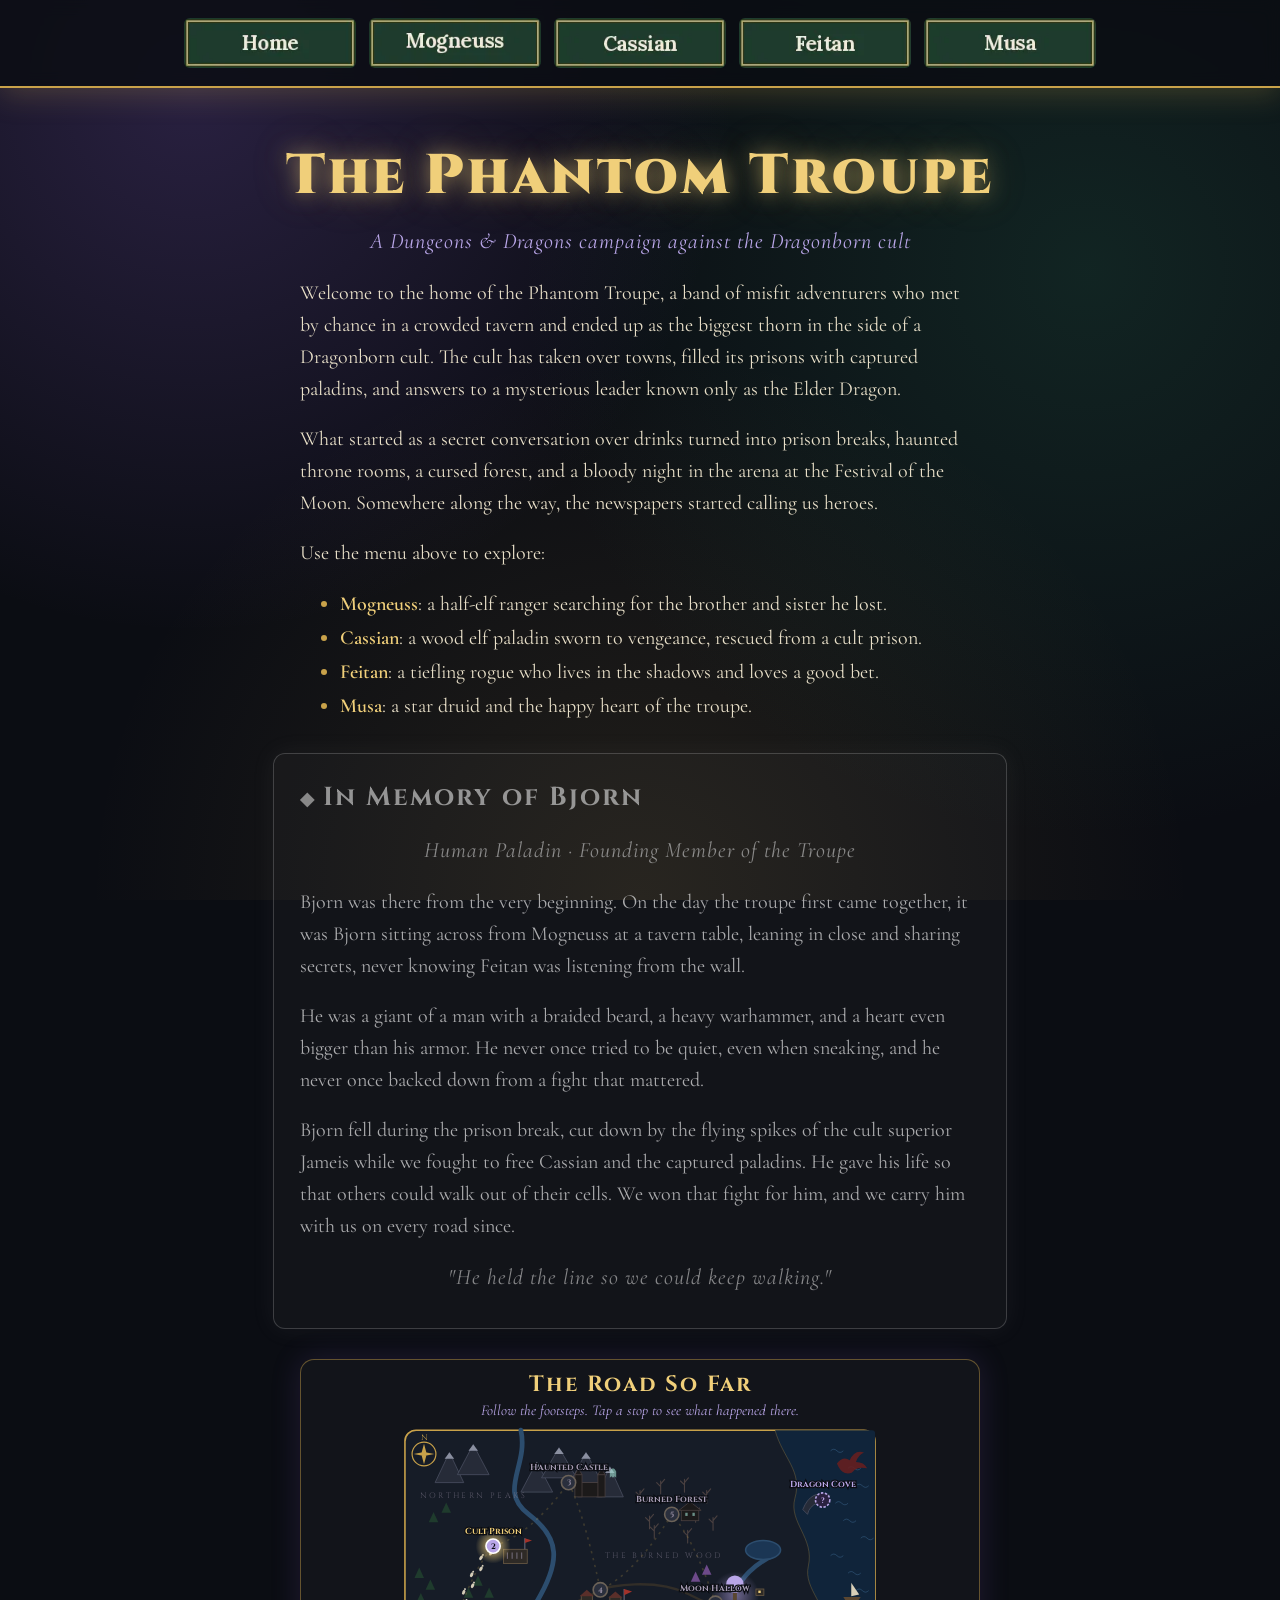
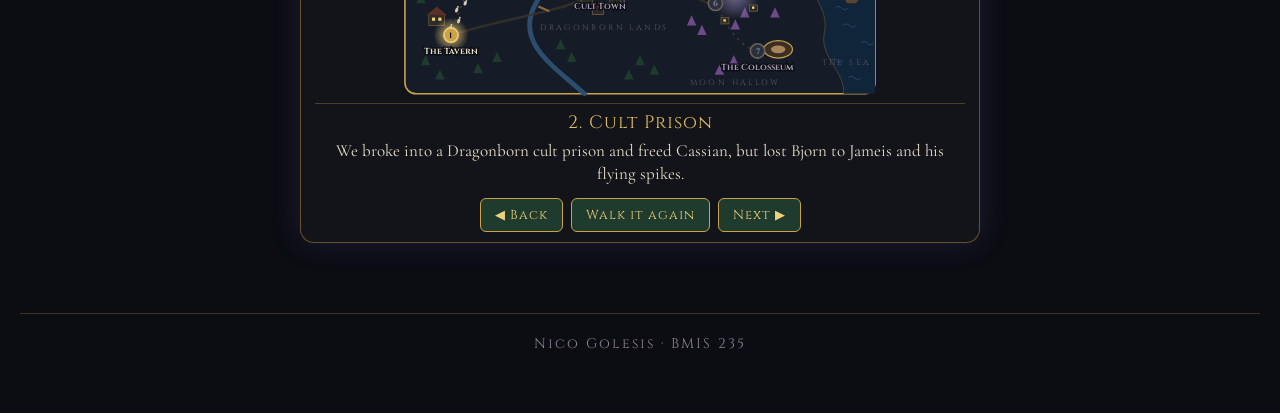
==== index.html @ 4acee4ef "Add memoriam section for Bjorn Added a memoriam section for Bjorn, detailing his contributions and s" ====
<!DOCTYPE html>
<!--
  Author: Nico Golesis
  GU username: YOUR-GU-USERNAME
  Course: BMIS 235 - HTML-3
-->
<html lang="en">
<head>
<meta charset="utf-8">
<meta name="author" content="Nico Golesis">
<title>Home</title>

<!-- this one line connects the page to the stylesheet -->
<link rel="stylesheet" href="styles.css">
</head>
<body>

<!-- ===== MENU: the same image links on every page ===== -->
<nav>
    <a href="index.html"><img src="img/home.png" alt="Home"></a>
    <a href="page1.html"><img src="img/page1.png" alt="Mogneuss"></a>
    <a href="page2.html"><img src="img/page2.png" alt="Cassian"></a>
    <a href="page3.html"><img src="img/page3.png" alt="Feitan"></a>
    <a href="page4.html"><img src="img/page4.png" alt="Musa"></a>
</nav>

<h1>The Phantom Troupe</h1>
<p class="subtitle">A Dungeons &amp; Dragons campaign against the Dragonborn cult</p>

<p>Welcome to the home of the Phantom Troupe, a band of misfit adventurers who met by chance in a crowded tavern and ended up as the biggest thorn in the side of a Dragonborn cult. The cult has taken over towns, filled its prisons with captured paladins, and answers to a mysterious leader known only as the Elder Dragon.</p>

<p>What started as a secret conversation over drinks turned into prison breaks, haunted throne rooms, a cursed forest, and a bloody night in the arena at the Festival of the Moon. Somewhere along the way, the newspapers started calling us heroes.</p>

<p>Use the menu above to explore:</p>
<ul>
    <li><strong>Mogneuss</strong>: a half-elf ranger searching for the brother and sister he lost.</li>
    <li><strong>Cassian</strong>: a wood elf paladin sworn to vengeance, rescued from a cult prison.</li>
    <li><strong>Feitan</strong>: a tiefling rogue who lives in the shadows and loves a good bet.</li>
    <li><strong>Musa</strong>: a star druid and the happy heart of the troupe.</li>
  <!-- ===== TRIBUTE: in memory of Bjorn ===== -->

</ul>
<div class="card memoriam">
    <h2>In Memory of Bjorn</h2>
    <p class="subtitle">Human Paladin &middot; Founding Member of the Troupe</p>
    <p>Bjorn was there from the very beginning. On the day the troupe first came together, it was Bjorn sitting across from Mogneuss at a tavern table, leaning in close and sharing secrets, never knowing Feitan was listening from the wall.</p>
    <p>He was a giant of a man with a braided beard, a heavy warhammer, and a heart even bigger than his armor. He never once tried to be quiet, even when sneaking, and he never once backed down from a fight that mattered.</p>
    <p>Bjorn fell during the prison break, cut down by the flying spikes of the cult superior Jameis while we fought to free Cassian and the captured paladins. He gave his life so that others could walk out of their cells. We won that fight for him, and we carry him with us on every road since.</p>
    <p class="subtitle">"He held the line so we could keep walking."</p>
</div>
<!-- ===== SHOWCASE: the interactive journey map from Part 7 ===== -->
<div class="showcase">
<!-- ===== HTML: the journey map (a drawn map, the trail, and an info box) ===== -->
<div class="pt-journey">
  <div class="pt-title">The Road So Far</div>
  <div class="pt-hint">Follow the footsteps. Tap a stop to see what happened there.</div>
  <svg class="pt-map" viewBox="0 0 600 340" role="img" aria-label="Map of the places the Phantom Troupe has traveled">
    <defs>
      <radialGradient id="ptGlow">
        <stop offset="0%" stop-color="#f0cf7a" stop-opacity="0.9"/>
        <stop offset="100%" stop-color="#f0cf7a" stop-opacity="0"/>
      </radialGradient>
      <radialGradient id="ptMoonGlow">
        <stop offset="0%" stop-color="#b9a6e8" stop-opacity="0.55"/>
        <stop offset="100%" stop-color="#b9a6e8" stop-opacity="0"/>
      </radialGradient>
    </defs>
    <rect x="4" y="4" width="592" height="332" rx="14" class="pt-land"/>
    <g class="pt-scenery"></g>
    <path class="pt-trail"/>
    <path class="pt-future"/>
    <g class="pt-steps"></g>
    <g class="pt-stops"></g>
  </svg>
  <div class="pt-info">
    <div class="pt-info-name">The Phantom Troupe</div>
    <div class="pt-info-text">Watch the troupe's footsteps travel across the map.</div>
  </div>
  <div class="pt-controls">
    <button class="pt-btn pt-prev" type="button">&#9664; Back</button>
    <button class="pt-btn pt-replay" type="button">Walk it again</button>
    <button class="pt-btn pt-next" type="button">Next &#9654;</button>
  </div>
</div>

<!-- ===== CSS: colors, glow and animations, all kept inside .showcase ===== -->
<style>
.showcase .pt-journey { max-width: 680px; margin: 24px auto 0; padding: 10px 14px; border: 1px solid rgba(201,162,74,0.45); border-radius: 14px; background: rgba(255,255,255,0.03); box-shadow: 0 0 30px rgba(130,90,200,0.18); font-family: "Cormorant Garamond", Georgia, serif; color: #e8dfc8; text-align: center; box-sizing: border-box; }
.showcase .pt-title { font-family: "Cinzel", Georgia, serif; font-size: 22px; font-weight: 700; letter-spacing: 2px; color: #f0cf7a; }
.showcase .pt-hint { font-size: 15px; font-style: italic; color: #b9a6e8; margin: 2px 0 8px; }
.showcase .pt-map { width: 100%; height: auto; max-height: 270px; display: block; }
.showcase .pt-land { fill: #161c27; stroke: #c9a24a; stroke-width: 2; }
.showcase .pt-sea { fill: #10243a; }
.showcase .pt-wave { fill: none; stroke: #3d6a91; stroke-width: 1; opacity: 0.6; }
.showcase .pt-shore { fill: none; stroke: #c9a24a; stroke-width: 1; opacity: 0.35; }
.showcase .pt-river { fill: none; stroke: #2c4d6e; stroke-width: 6; stroke-linecap: round; }
.showcase .pt-lake { fill: #1b3654; stroke: #2c4d6e; stroke-width: 2; }
.showcase .pt-road { fill: none; stroke: #3a3328; stroke-width: 3; stroke-linecap: round; opacity: 0.8; }
.showcase .pt-bridge { stroke: #8a6a3a; stroke-width: 3; }
.showcase .pt-tree { fill: #1f3b2d; }
.showcase .pt-tree.pt-blossom { fill: #6d4a8a; }
.showcase .pt-dead { fill: none; stroke: #4a4040; stroke-width: 1.4; stroke-linecap: round; }
.showcase .pt-mtn { fill: #262b38; stroke: #4a4f60; stroke-width: 1; }
.showcase .pt-snow { fill: #8a8fa0; }
.showcase .pt-bld { fill: #2e2a26; stroke: #6b5b44; stroke-width: 1; }
.showcase .pt-roof { fill: #5a2f2a; }
.showcase .pt-win { fill: #f0cf7a; }
.showcase .pt-dark { fill: #1c1a1a; stroke: #4a4040; stroke-width: 1; }
.showcase .pt-flag { fill: #a3322a; }
.showcase .pt-pole { stroke: #8a8296; stroke-width: 1; }
.showcase .pt-ghost { fill: #9fe0d0; opacity: 0.6; }
.showcase .pt-moon-glow { fill: url(#ptMoonGlow); }
.showcase .pt-moon-tree { fill: #b9a6e8; }
.showcase .pt-trunk { fill: #5a4630; }
.showcase .pt-arena { fill: #3a2f22; stroke: #c9a24a; stroke-width: 1.5; }
.showcase .pt-sand { fill: #a8865a; }
.showcase .pt-dragon { fill: #6a1f1f; opacity: 0.85; }
.showcase .pt-ship { fill: #5a4630; }
.showcase .pt-sail { fill: #d8cfb8; }
.showcase .pt-region { fill: #8a8296; font-family: "Cinzel", Georgia, serif; font-size: 10px; letter-spacing: 3px; opacity: 0.55; text-anchor: middle; }
.showcase .pt-compass circle { fill: #161c27; stroke: #c9a24a; stroke-width: 1.5; }
.showcase .pt-compass path { fill: #c9a24a; }
.showcase .pt-compass text { fill: #c9a24a; font-family: "Cinzel", Georgia, serif; font-size: 10px; text-anchor: middle; }
.showcase .pt-trail { fill: none; stroke: rgba(201,162,74,0.22); stroke-width: 2; stroke-dasharray: 3 6; }
.showcase .pt-future { fill: none; stroke: #b9a6e8; stroke-width: 2; stroke-dasharray: 2 7; stroke-linecap: round; opacity: 0; transition: opacity 0.8s; }
.showcase .pt-future.pt-on { opacity: 0.8; animation: ptMarch 1.2s linear infinite; }
@keyframes ptMarch { to { stroke-dashoffset: -18; } }
.showcase .pt-step { fill: #e8dfc8; opacity: 0; transition: opacity 0.4s; }
.showcase .pt-step.pt-on { opacity: 0.9; }
.showcase .pt-stop { cursor: pointer; }
.showcase .pt-stop .pt-halo { fill: url(#ptGlow); opacity: 0; transition: opacity 0.5s; }
.showcase .pt-stop .pt-dot { fill: #2a2f3d; stroke: #6b6258; stroke-width: 2; transition: fill 0.4s, stroke 0.4s; }
.showcase .pt-stop .pt-num { fill: #8a8296; font-family: "Cinzel", Georgia, serif; font-size: 10px; font-weight: 700; text-anchor: middle; pointer-events: none; }
.showcase .pt-stop .pt-label { fill: #a59bb2; font-family: "Cinzel", Georgia, serif; font-size: 11px; font-weight: 700; text-anchor: middle; pointer-events: none; transition: fill 0.4s; paint-order: stroke; stroke: #0b0d13; stroke-width: 3px; }
.showcase .pt-stop.pt-visited .pt-dot { fill: #c9a24a; stroke: #f0cf7a; }
.showcase .pt-stop.pt-visited .pt-num { fill: #0b0d13; }
.showcase .pt-stop.pt-visited .pt-label { fill: #e8dfc8; }
.showcase .pt-stop.pt-visited .pt-halo { opacity: 0.3; }
.showcase .pt-stop.pt-next .pt-dot { fill: #2a2140; stroke: #b9a6e8; stroke-dasharray: 3 2; }
.showcase .pt-stop.pt-next .pt-num { fill: #b9a6e8; }
.showcase .pt-stop.pt-next .pt-label { fill: #b9a6e8; }
.showcase .pt-stop.pt-active .pt-halo { opacity: 1; animation: ptPulse 1.6s ease-in-out infinite; }
.showcase .pt-stop.pt-active .pt-dot { fill: #b9a6e8; stroke: #ffffff; }
.showcase .pt-stop.pt-active .pt-num { fill: #0b0d13; }
.showcase .pt-stop.pt-active .pt-label { fill: #f0cf7a; }
@keyframes ptPulse { 0%, 100% { opacity: 0.6; } 50% { opacity: 1; } }
.showcase .pt-info { min-height: 64px; margin-top: 6px; padding: 6px 12px; border-top: 1px solid rgba(201,162,74,0.3); }
.showcase .pt-info-name { font-family: "Cinzel", Georgia, serif; font-size: 18px; color: #e3bd62; letter-spacing: 1px; }
.showcase .pt-info-text { font-size: 17px; line-height: 1.4; margin-top: 4px; }
.showcase .pt-controls { display: flex; justify-content: center; gap: 8px; flex-wrap: wrap; margin-top: 6px; }
.showcase .pt-btn { font-family: "Cinzel", Georgia, serif; font-size: 13px; letter-spacing: 1px; color: #f0cf7a; background: #1f3b2d; border: 1px solid #c9a24a; border-radius: 6px; padding: 7px 14px; cursor: pointer; transition: box-shadow 0.2s, transform 0.2s; }
.showcase .pt-btn:hover { box-shadow: 0 0 14px rgba(232,196,104,0.7); transform: translateY(-2px); }
@media (max-width: 600px) {
  .showcase .pt-stop .pt-label { font-size: 14px; }
  .showcase .pt-info-text { font-size: 16px; }
}
</style>

<!-- ===== JavaScript: draws the map, walks the footsteps, and handles clicks ===== -->
<script>
(function () {
  var root = document.querySelector(".showcase .pt-journey");
  if (!root) { return; }
  var NS = "http://www.w3.org/2000/svg";
  var svg = root.querySelector(".pt-map");
  var art = svg.querySelector(".pt-scenery");

  // every place we have been, in order. The last one is where we are headed next.
  var stops = [
    { name: "The Tavern", x: 62, y: 262, ly: 24, text: "Where it all began. Mogneuss and Bjorn talked in secret, Feitan listened from the wall, and Musa spilled his drink all over himself." },
    { name: "Cult Prison", x: 115, y: 150, ly: -15, text: "We broke into a Dragonborn cult prison and freed Cassian, but lost Bjorn to Jameis and his flying spikes." },
    { name: "Haunted Castle", x: 210, y: 70, ly: -16, text: "A hidden throne room in an abandoned castle, and a banshee who did not want visitors." },
    { name: "Cult Town", x: 250, y: 205, ly: 24, text: "Dinner, two bottles of wine, and a 36 gold healing potion that was really worth 36 silver." },
    { name: "Burned Forest", x: 340, y: 110, ly: -16, text: "Our Halloween night. Charred hands grabbed Feitan while a burned warrior watched from the ruined mansion." },
    { name: "Moon Hallow", x: 395, y: 222, ly: -15, text: "Musa's hometown. Uncle Worm's newspaper, a spy mission in the refugee camp, a screaming banshee bow, and Beatrice at W.R." },
    { name: "The Colosseum", x: 448, y: 282, ly: 24, text: "Inside Moon Hallow, the Festival of the Moon. A bloody arena battle, Cassian's final blow on Razehar, and the Elder Dragon watching from the stands." },
    { name: "Dragon Cove", x: 530, y: 92, ly: -16, next: true, text: "Our next destination. The troupe is setting out for the Dragon Cove. Who knows what is waiting for us there..." }
  ];

  function el(tag, attrs, parent) {
    var e = document.createElementNS(NS, tag);
    for (var k in attrs) { e.setAttribute(k, attrs[k]); }
    (parent || art).appendChild(e);
    return e;
  }
  function label(x, y, words) { var t = el("text", { x: x, y: y, "class": "pt-region" }); t.textContent = words; }

  // ---- the sea, coastline and waves on the right side ----
  el("path", { d: "M470 4 C480 40 505 55 495 90 C487 120 520 140 512 175 C505 205 540 225 532 260 C526 290 560 310 556 336 L592 336 Q596 336 596 332 L596 8 Q596 4 592 4 Z", "class": "pt-sea" });
  el("path", { d: "M470 4 C480 40 505 55 495 90 C487 120 520 140 512 175 C505 205 540 225 532 260 C526 290 560 310 556 336", "class": "pt-shore" });
  for (var w = 0; w < 14; w++) {
    var wx = 540 + (w % 3) * 16 + (w % 2) * 6, wy = 30 + w * 22;
    el("path", { d: "M" + wx + " " + wy + " q4 -4 8 0 q4 4 8 0", "class": "pt-wave" });
  }
  // a little ship and a dragon circling the cove
  el("path", { d: "M556 214 L578 214 L572 222 L561 222 Z", "class": "pt-ship" });
  el("path", { d: "M566 213 L566 196 L576 211 Z", "class": "pt-sail" });
  el("path", { d: "M548 46 q8 -10 16 -4 q6 -14 18 -10 q-8 4 -10 12 q10 0 14 8 q-10 -2 -16 2 q-4 6 -12 4 q-6 -2 -10 -12 Z", "class": "pt-dragon" });
  label(560, 300, "THE SEA");

  // ---- rivers, a lake, roads and a bridge ----
  el("path", { d: "M150 4 C160 50 120 80 160 110 S200 170 170 220 S190 300 230 336", "class": "pt-river" });
  el("path", { d: "M470 160 C440 175 430 190 420 205", "class": "pt-river" });
  el("ellipse", { cx: 455, cy: 155, rx: 22, ry: 12, "class": "pt-lake" });
  el("path", { d: "M62 262 C100 250 150 240 190 230 S240 210 250 205 S320 190 360 210 S400 225 395 222", "class": "pt-road" });
  el("line", { x1: 172, y1: 226, x2: 186, y2: 232, "class": "pt-bridge" });

  // ---- mountains with snowy peaks behind the castle ----
  [[170,52,40],[198,34,44],[232,40,40],[262,58,34],[60,40,36],[90,30,40]].forEach(function (m) {
    var x = m[0], y = m[1], h = m[2];
    el("path", { d: "M" + (x - h / 2) + " " + (y + 30) + " L" + x + " " + (y - 8) + " L" + (x + h / 2) + " " + (y + 30) + " Z", "class": "pt-mtn" });
    el("path", { d: "M" + (x - 6) + " " + (y) + " L" + x + " " + (y - 8) + " L" + (x + 6) + " " + y + " Z", "class": "pt-snow" });
  });

  // ---- green forests in the west, blossom trees around Moon Hallow ----
  function tree(x, y, cls) { el("path", { d: "M" + x + " " + (y - 13) + " L" + (x + 6) + " " + y + " L" + (x - 6) + " " + y + " Z", "class": cls }); }
  [[22,190],[36,205],[24,222],[96,200],[110,215],[84,215],[40,120],[56,108],[30,300],[48,318],[96,310],[120,296],[300,300],[318,312],[286,318],[200,280],[214,296]].forEach(function (t) { tree(t[0], t[1], "pt-tree"); });
  [[365,250],[378,262],[420,255],[432,240],[370,195],[384,186],[470,240],[418,300],[400,312]].forEach(function (t) { tree(t[0], t[1], "pt-tree pt-blossom"); });

  // ---- the dead, burned forest: bare trunks and branches ----
  [[300,96],[312,128],[326,84],[356,82],[370,120],[384,96],[318,140],[360,146],[392,130]].forEach(function (t) {
    var x = t[0], y = t[1];
    el("path", { d: "M" + x + " " + y + " l0 -16 M" + x + " " + (y - 9) + " l-5 -5 M" + x + " " + (y - 12) + " l5 -6", "class": "pt-dead" });
  });

  // ---- landmarks for each place ----
  // the tavern: a cozy house with lit windows
  el("rect", { x: 34, y: 236, width: 20, height: 14, "class": "pt-bld" });
  el("path", { d: "M31 237 L44 226 L57 237 Z", "class": "pt-roof" });
  el("rect", { x: 38, y: 240, width: 4, height: 4, "class": "pt-win" });
  el("rect", { x: 46, y: 240, width: 4, height: 4, "class": "pt-win" });
  // the cult prison: a stone block with barred windows and a red flag
  el("rect", { x: 128, y: 154, width: 30, height: 18, "class": "pt-bld" });
  for (var b = 0; b < 4; b++) { el("line", { x1: 133 + b * 6, y1: 158, x2: 133 + b * 6, y2: 166, "class": "pt-pole" }); }
  el("line", { x1: 155, y1: 154, x2: 155, y2: 140, "class": "pt-pole" });
  el("path", { d: "M155 140 L164 143 L155 146 Z", "class": "pt-flag" });
  // the haunted castle: towers and a ghostly glow
  el("rect", { x: 222, y: 70, width: 30, height: 18, "class": "pt-dark" });
  el("rect", { x: 218, y: 60, width: 9, height: 28, "class": "pt-dark" });
  el("rect", { x: 247, y: 60, width: 9, height: 28, "class": "pt-dark" });
  el("path", { d: "M218 60 L222.5 52 L227 60 Z M247 60 L251.5 52 L256 60 Z", "class": "pt-dark" });
  el("path", { d: "M262 56 q4 -8 8 0 l0 8 l-2 -2 l-2 2 l-2 -2 l-2 2 Z", "class": "pt-ghost" });
  // the cult town: houses and red cult banners
  [[226,212],[262,214],[240,226]].forEach(function (h) {
    el("rect", { x: h[0], y: h[1], width: 14, height: 10, "class": "pt-bld" });
    el("path", { d: "M" + (h[0] - 2) + " " + (h[1] + 1) + " L" + (h[0] + 7) + " " + (h[1] - 7) + " L" + (h[0] + 16) + " " + (h[1] + 1) + " Z", "class": "pt-roof" });
  });
  el("line", { x1: 280, y1: 224, x2: 280, y2: 204, "class": "pt-pole" });
  el("path", { d: "M280 204 L290 207 L280 212 Z", "class": "pt-flag" });
  // the ruined mansion in the burned forest
  el("rect", { x: 352, y: 104, width: 22, height: 14, "class": "pt-dark" });
  el("path", { d: "M349 105 L363 94 L377 105 Z", "class": "pt-dark" });
  el("rect", { x: 357, y: 108, width: 3, height: 4, "class": "pt-ghost" });
  el("rect", { x: 366, y: 108, width: 3, height: 4, "class": "pt-ghost" });
  // Moon Hallow: the glowing Moon Tree and little homes
  el("circle", { cx: 420, cy: 212, r: 30, "class": "pt-moon-glow" });
  el("rect", { x: 417, y: 204, width: 5, height: 14, "class": "pt-trunk" });
  el("circle", { cx: 419.5, cy: 198, r: 11, "class": "pt-moon-tree" });
  [[438,224],[402,240],[446,204]].forEach(function (h) {
    el("rect", { x: h[0], y: h[1], width: 10, height: 8, "class": "pt-bld" });
    el("rect", { x: h[0] + 3, y: h[1] + 2, width: 3, height: 3, "class": "pt-win" });
  });
  // the colosseum inside Moon Hallow
  el("ellipse", { cx: 474, cy: 280, rx: 18, ry: 11, "class": "pt-arena" });
  el("ellipse", { cx: 474, cy: 280, rx: 9, ry: 5, "class": "pt-sand" });
  // the Dragon Cove: a cliff curling around the water
  el("path", { d: "M505 104 q10 -26 34 -18 q-4 8 -16 10 q-10 4 -12 14 Z", "class": "pt-mtn" });

  // region names
  label(90, 90, "NORTHERN PEAKS");
  label(330, 165, "THE BURNED WOOD");
  label(255, 255, "DRAGONBORN LANDS");
  label(420, 325, "MOON HALLOW");

  // compass rose
  var c = el("g", { "class": "pt-compass", transform: "translate(28 34)" });
  el("circle", { r: 15 }, c);
  el("path", { d: "M0 -13 L3.5 0 L0 13 L-3.5 0 Z M-13 0 L0 -2.5 L13 0 L0 2.5 Z" }, c);
  var n = el("text", { y: -18 }, c); n.textContent = "N";

  // ---- the trail: a smooth curve through every visited stop ----
  var visited = stops.filter(function (s) { return !s.next; });
  var d = "M" + visited[0].x + " " + visited[0].y;
  for (var i = 1; i < visited.length; i++) {
    var a = visited[i - 1], z = visited[i];
    d += " Q" + ((a.x + z.x) / 2) + " " + ((a.y + z.y) / 2 + (i % 2 ? -26 : 26)) + " " + z.x + " " + z.y;
  }
  var trail = svg.querySelector(".pt-trail");
  trail.setAttribute("d", d);
  var total = trail.getTotalLength();

  // the dotted road ahead to the Dragon Cove
  var last = visited[visited.length - 1], goal = stops[stops.length - 1];
  var future = svg.querySelector(".pt-future");
  future.setAttribute("d", "M" + last.x + " " + last.y + " C505 260 470 170 " + goal.x + " " + goal.y);

  // how far along the trail each visited stop is
  visited.forEach(function (s) {
    var best = 0, bestDist = Infinity;
    for (var L = 0; L <= total; L += 2) {
      var p = trail.getPointAtLength(L), dx = p.x - s.x, dy = p.y - s.y, dist = dx * dx + dy * dy;
      if (dist < bestDist) { bestDist = dist; best = L; }
    }
    s.at = best;
  });

  // ---- footprints: left and right prints along the trail ----
  var stepsGroup = svg.querySelector(".pt-steps");
  var prints = [];
  for (var L = 8, k = 0; L < total - 4; L += 12, k++) {
    var p1 = trail.getPointAtLength(L), p2 = trail.getPointAtLength(Math.min(L + 1, total));
    var ang = Math.atan2(p2.y - p1.y, p2.x - p1.x) * 180 / Math.PI;
    var g = el("g", { transform: "translate(" + p1.x + " " + p1.y + ") rotate(" + ang + ") translate(0 " + (k % 2 ? 3.5 : -3.5) + ")" }, stepsGroup);
    el("ellipse", { cx: 0, cy: 0, rx: 3.2, ry: 1.9, "class": "pt-step" }, g);
    el("circle", { cx: 4.3, cy: 0, r: 1.2, "class": "pt-step" }, g);
    prints.push({ at: L, parts: g.querySelectorAll(".pt-step") });
  }

  // ---- the clickable stops ----
  var stopsGroup = svg.querySelector(".pt-stops");
  stops.forEach(function (s, idx) {
    var g = el("g", { "class": "pt-stop" + (s.next ? " pt-next" : ""), tabindex: "0", role: "button", "aria-label": s.name }, stopsGroup);
    el("circle", { cx: s.x, cy: s.y, r: 22, "class": "pt-halo" }, g);
    el("circle", { cx: s.x, cy: s.y, r: 9, "class": "pt-dot" }, g);
    var num = el("text", { x: s.x, y: s.y + 3.5, "class": "pt-num" }, g); num.textContent = s.next ? "?" : idx + 1;
    var lab = el("text", { x: s.x, y: s.y + s.ly, "class": "pt-label" }, g); lab.textContent = s.name;
    function pick() { stopWalk(); show(idx, true); }
    g.addEventListener("click", pick);
    g.addEventListener("keydown", function (e) { if (e.key === "Enter" || e.key === " ") { e.preventDefault(); pick(); } });
    s.node = g;
  });

  var nameBox = root.querySelector(".pt-info-name");
  var textBox = root.querySelector(".pt-info-text");
  var current = -1;

  // show one stop's story in the info box
  function show(idx, revealAll) {
    current = idx;
    var s = stops[idx];
    stops.forEach(function (t, j) {
      t.node.classList.toggle("pt-active", j === idx);
      if (revealAll && j <= idx && !t.next) { t.node.classList.add("pt-visited"); }
    });
    if (revealAll) {
      setProgress(s.next ? total + 10 : s.at + 6);
      future.classList.toggle("pt-on", !!s.next);
    }
    nameBox.textContent = s.next ? "Next Stop: " + s.name : (idx + 1) + ". " + s.name;
    textBox.textContent = s.text;
  }

  // light up every footprint up to a distance along the trail
  function setProgress(len) {
    prints.forEach(function (p) {
      for (var q = 0; q < p.parts.length; q++) { p.parts[q].classList.toggle("pt-on", p.at <= len); }
    });
  }

  // the walking animation: footprints appear one by one from stop to stop
  var timer = null;
  function stopWalk() { if (timer) { cancelAnimationFrame(timer); timer = null; } }
  function walk() {
    stopWalk();
    stops.forEach(function (t) { t.node.classList.remove("pt-visited", "pt-active"); });
    future.classList.remove("pt-on");
    setProgress(-1);
    var start = null, speed = 0.075, reached = -1;
    function frame(time) {
      if (start === null) { start = time; }
      var len = (time - start) * speed;
      setProgress(len);
      while (reached + 1 < visited.length && visited[reached + 1].at <= len) {
        reached++;
        visited[reached].node.classList.add("pt-visited");
        show(reached, false);
      }
      if (len < total + 10) { timer = requestAnimationFrame(frame); }
      else { timer = null; future.classList.add("pt-on"); show(stops.length - 1, false); }
    }
    timer = requestAnimationFrame(frame);
  }

  root.querySelector(".pt-replay").addEventListener("click", walk);
  root.querySelector(".pt-next").addEventListener("click", function () { stopWalk(); show(Math.min(current + 1, stops.length - 1), true); });
  root.querySelector(".pt-prev").addEventListener("click", function () { stopWalk(); show(Math.max(current - 1, 0), true); });

  walk();
})();
</script>
</div>

<!-- Footer -->
<footer>Nico Golesis &middot; BMIS 235</footer>

</body>
</html>
---- styles.css ----
/* =====================================================================
   styles.css  ·  THE PHANTOM TROUPE
   ---------------------------------------------------------------------
   Brand: a moonlit night in Moon Hallow. Deep midnight background,
   glowing gold titles, lavender fey magic, and forest green accents.
   Every page links to this one file, so they all share the same look.
   ===================================================================== */

/* fantasy fonts from Google Fonts */
@import url("https://fonts.googleapis.com/css2?family=Cinzel:wght@500;700;900&family=Cormorant+Garamond:ital,wght@0,500;0,600;1,500&display=swap");

body {
    font-family: "Cormorant Garamond", Georgia, serif;
    font-size: 20px;
    color: #e8dfc8;
    margin: 0;
    padding: 0 20px 60px 20px;
    /* night sky: a lavender glow, a green glow, and deep midnight */
    background-color: #0b0d13;
    background-image:
        radial-gradient(circle at 15% 10%, rgba(130, 90, 200, 0.25), transparent 40%),
        radial-gradient(circle at 85% 30%, rgba(40, 120, 90, 0.22), transparent 45%),
        radial-gradient(circle at 50% 100%, rgba(201, 162, 74, 0.12), transparent 50%);
    background-attachment: fixed;
}

/* the menu sticks to the top of the screen as you scroll */
nav {
    position: sticky;
    top: 0;
    z-index: 10;
    margin: 0 -20px;
    padding: 14px;
    text-align: center;
    background-color: rgba(11, 13, 19, 0.85);
    backdrop-filter: blur(8px);
    border-bottom: 2px solid #c9a24a;
    box-shadow: 0 6px 30px rgba(201, 162, 74, 0.25);
}

nav a {
    text-decoration: none;
}

nav img {
    height: 50px;
    margin: 4px;
    vertical-align: middle;
    border-radius: 6px;
    transition: transform 0.2s, box-shadow 0.2s;
}

/* buttons lift and glow gold when you hover over them */
nav img:hover {
    transform: translateY(-4px);
    box-shadow: 0 0 18px rgba(232, 196, 104, 0.8);
}

/* big glowing gold title */
h1 {
    font-family: "Cinzel", Georgia, serif;
    font-weight: 900;
    font-size: 56px;
    letter-spacing: 3px;
    text-align: center;
    margin: 50px 0 0 0;
    color: #f0cf7a;
    text-shadow: 0 0 20px rgba(240, 207, 122, 0.55), 0 0 45px rgba(201, 162, 74, 0.3);
    animation: glow 4s ease-in-out infinite;
}

/* the title slowly pulses like magic */
@keyframes glow {
    0%, 100% { text-shadow: 0 0 20px rgba(240, 207, 122, 0.5), 0 0 45px rgba(201, 162, 74, 0.25); }
    50%      { text-shadow: 0 0 32px rgba(240, 207, 122, 0.9), 0 0 70px rgba(201, 162, 74, 0.5); }
}

/* the short line under each page title */
.subtitle {
    text-align: center;
    font-style: italic;
    font-size: 22px;
    color: #b9a6e8;
    letter-spacing: 1px;
    margin-top: 10px;
}

h2 {
    font-family: "Cinzel", Georgia, serif;
    font-weight: 700;
    font-size: 26px;
    letter-spacing: 2px;
    color: #e3bd62;
    max-width: 680px;
    margin: 50px auto 0 auto;
    padding-bottom: 8px;
    border-bottom: 1px solid rgba(201, 162, 74, 0.5);
}

/* a little diamond before every section heading */
h2::before {
    content: "\25C6  ";
    color: #b9a6e8;
    font-size: 18px;
}

p {
    max-width: 680px;
    margin: 18px auto;
    line-height: 1.6;
}

ul {
    max-width: 640px;
    margin: 18px auto;
    line-height: 1.7;
}

li::marker {
    color: #c9a24a;
}

strong {
    color: #f0cf7a;
    font-weight: 600;
}

/* photos with a gold frame and a soft glow */
.photo {
    display: block;
    width: 100%;
    max-width: 680px;
    margin: 28px auto 8px auto;
    border: 2px solid #c9a24a;
    border-radius: 10px;
    box-shadow: 0 0 30px rgba(201, 162, 74, 0.3);
}

.caption {
    text-align: center;
    font-style: italic;
    font-size: 17px;
    color: #9a90a8;
    margin-top: 0;
}

/* glowing glass cards, used for the party or any special section */
.card {
    max-width: 680px;
    margin: 30px auto;
    padding: 8px 26px 14px 26px;
    background-color: rgba(255, 255, 255, 0.04);
    border: 1px solid rgba(201, 162, 74, 0.4);
    border-radius: 12px;
    box-shadow: 0 0 25px rgba(130, 90, 200, 0.15);
    transition: transform 0.2s, box-shadow 0.2s;
}

.card:hover {
    transform: translateY(-4px);
    box-shadow: 0 0 35px rgba(185, 166, 232, 0.35);
}

.card h2 {
    margin-top: 18px;
    border-bottom: none;
}

/* a grayed out card for fallen friends */
.memoriam {
    filter: grayscale(1);
    opacity: 0.75;
}

/* ===== STAT BOX: a mini character sheet on each character page ===== */
.stats {
    max-width: 680px;
    margin: 30px auto;
    padding: 18px;
    background-color: rgba(255, 255, 255, 0.04);
    border: 1px solid rgba(201, 162, 74, 0.5);
    border-radius: 12px;
    box-shadow: 0 0 25px rgba(130, 90, 200, 0.15);
}

/* each row of boxes sits side by side and wraps on small screens */
.stat-row {
    display: flex;
    flex-wrap: wrap;
    justify-content: center;
    gap: 10px;
    margin-bottom: 12px;
}

.stat-row:last-child {
    margin-bottom: 0;
}

/* one small box, like Level or Armor Class */
.stat {
    flex: 1;
    min-width: 90px;
    padding: 10px 6px;
    text-align: center;
    background-color: rgba(11, 13, 19, 0.6);
    border: 1px solid rgba(201, 162, 74, 0.35);
    border-radius: 10px;
}

/* the big number in the box */
.stat-value {
    display: block;
    font-family: "Cinzel", Georgia, serif;
    font-size: 30px;
    font-weight: 700;
    color: #f0cf7a;
    text-shadow: 0 0 12px rgba(240, 207, 122, 0.4);
}

/* the small name under the number */
.stat-label {
    display: block;
    font-family: "Cinzel", Georgia, serif;
    font-size: 12px;
    letter-spacing: 2px;
    color: #b9a6e8;
    text-transform: uppercase;
}

/* the ability score boxes are a little smaller */
.ability {
    min-width: 80px;
}

.ability .stat-value {
    font-size: 24px;
}

/* the +3 style modifier under each ability score */
.mod {
    display: block;
    font-size: 16px;
    color: #e8dfc8;
}

footer {
    text-align: center;
    font-family: "Cinzel", Georgia, serif;
    font-size: 14px;
    letter-spacing: 2px;
    color: #8a8296;
    margin-top: 70px;
    padding-top: 20px;
    border-top: 1px solid rgba(201, 162, 74, 0.25);
}

/* on phones, shrink the big title so it fits */
@media (max-width: 600px) {
    h1 { font-size: 38px; }
    nav img { height: 40px; }
}
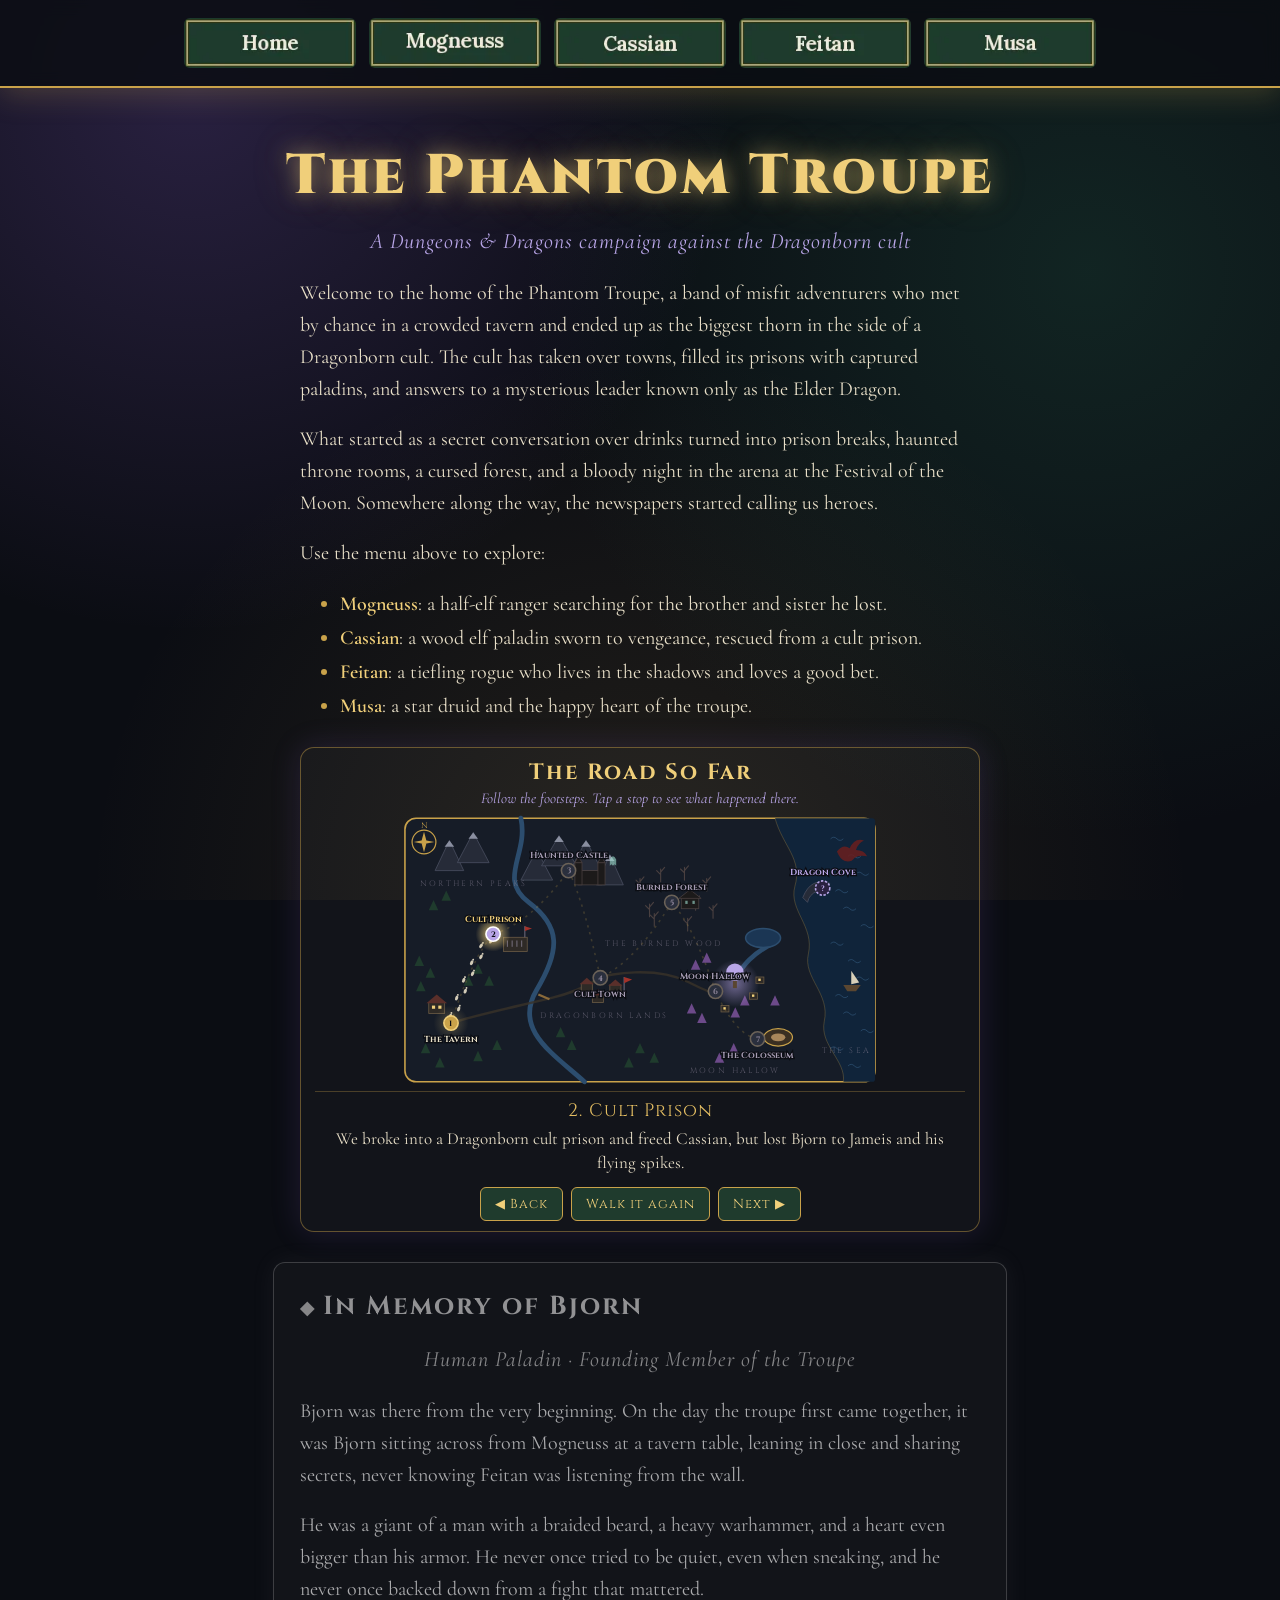
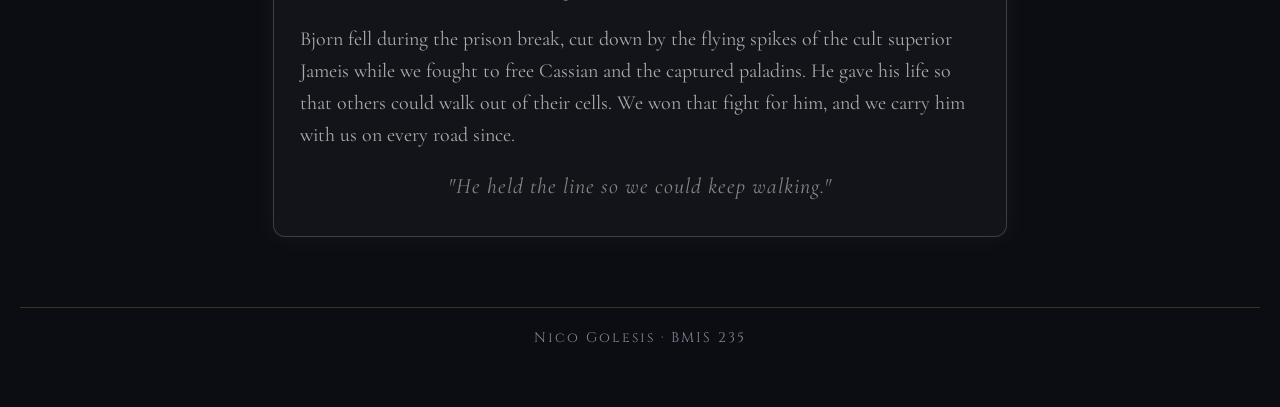
==== commit 9f956720: "Reintroduce Bjorn's memoriam section Restored the memoriam section for Bjorn in the HTML." ====
--- a/index.html
+++ b/index.html
@@ -40,14 +40,7 @@
   <!-- ===== TRIBUTE: in memory of Bjorn ===== -->
 
 </ul>
-<div class="card memoriam">
-    <h2>In Memory of Bjorn</h2>
-    <p class="subtitle">Human Paladin &middot; Founding Member of the Troupe</p>
-    <p>Bjorn was there from the very beginning. On the day the troupe first came together, it was Bjorn sitting across from Mogneuss at a tavern table, leaning in close and sharing secrets, never knowing Feitan was listening from the wall.</p>
-    <p>He was a giant of a man with a braided beard, a heavy warhammer, and a heart even bigger than his armor. He never once tried to be quiet, even when sneaking, and he never once backed down from a fight that mattered.</p>
-    <p>Bjorn fell during the prison break, cut down by the flying spikes of the cult superior Jameis while we fought to free Cassian and the captured paladins. He gave his life so that others could walk out of their cells. We won that fight for him, and we carry him with us on every road since.</p>
-    <p class="subtitle">"He held the line so we could keep walking."</p>
-</div>
+
 <!-- ===== SHOWCASE: the interactive journey map from Part 7 ===== -->
 <div class="showcase">
 <!-- ===== HTML: the journey map (a drawn map, the trail, and an info box) ===== -->
@@ -389,7 +382,14 @@
 })();
 </script>
 </div>
-
+<div class="card memoriam">
+    <h2>In Memory of Bjorn</h2>
+    <p class="subtitle">Human Paladin &middot; Founding Member of the Troupe</p>
+    <p>Bjorn was there from the very beginning. On the day the troupe first came together, it was Bjorn sitting across from Mogneuss at a tavern table, leaning in close and sharing secrets, never knowing Feitan was listening from the wall.</p>
+    <p>He was a giant of a man with a braided beard, a heavy warhammer, and a heart even bigger than his armor. He never once tried to be quiet, even when sneaking, and he never once backed down from a fight that mattered.</p>
+    <p>Bjorn fell during the prison break, cut down by the flying spikes of the cult superior Jameis while we fought to free Cassian and the captured paladins. He gave his life so that others could walk out of their cells. We won that fight for him, and we carry him with us on every road since.</p>
+    <p class="subtitle">"He held the line so we could keep walking."</p>
+</div>
 <!-- Footer -->
 <footer>Nico Golesis &middot; BMIS 235</footer>
 
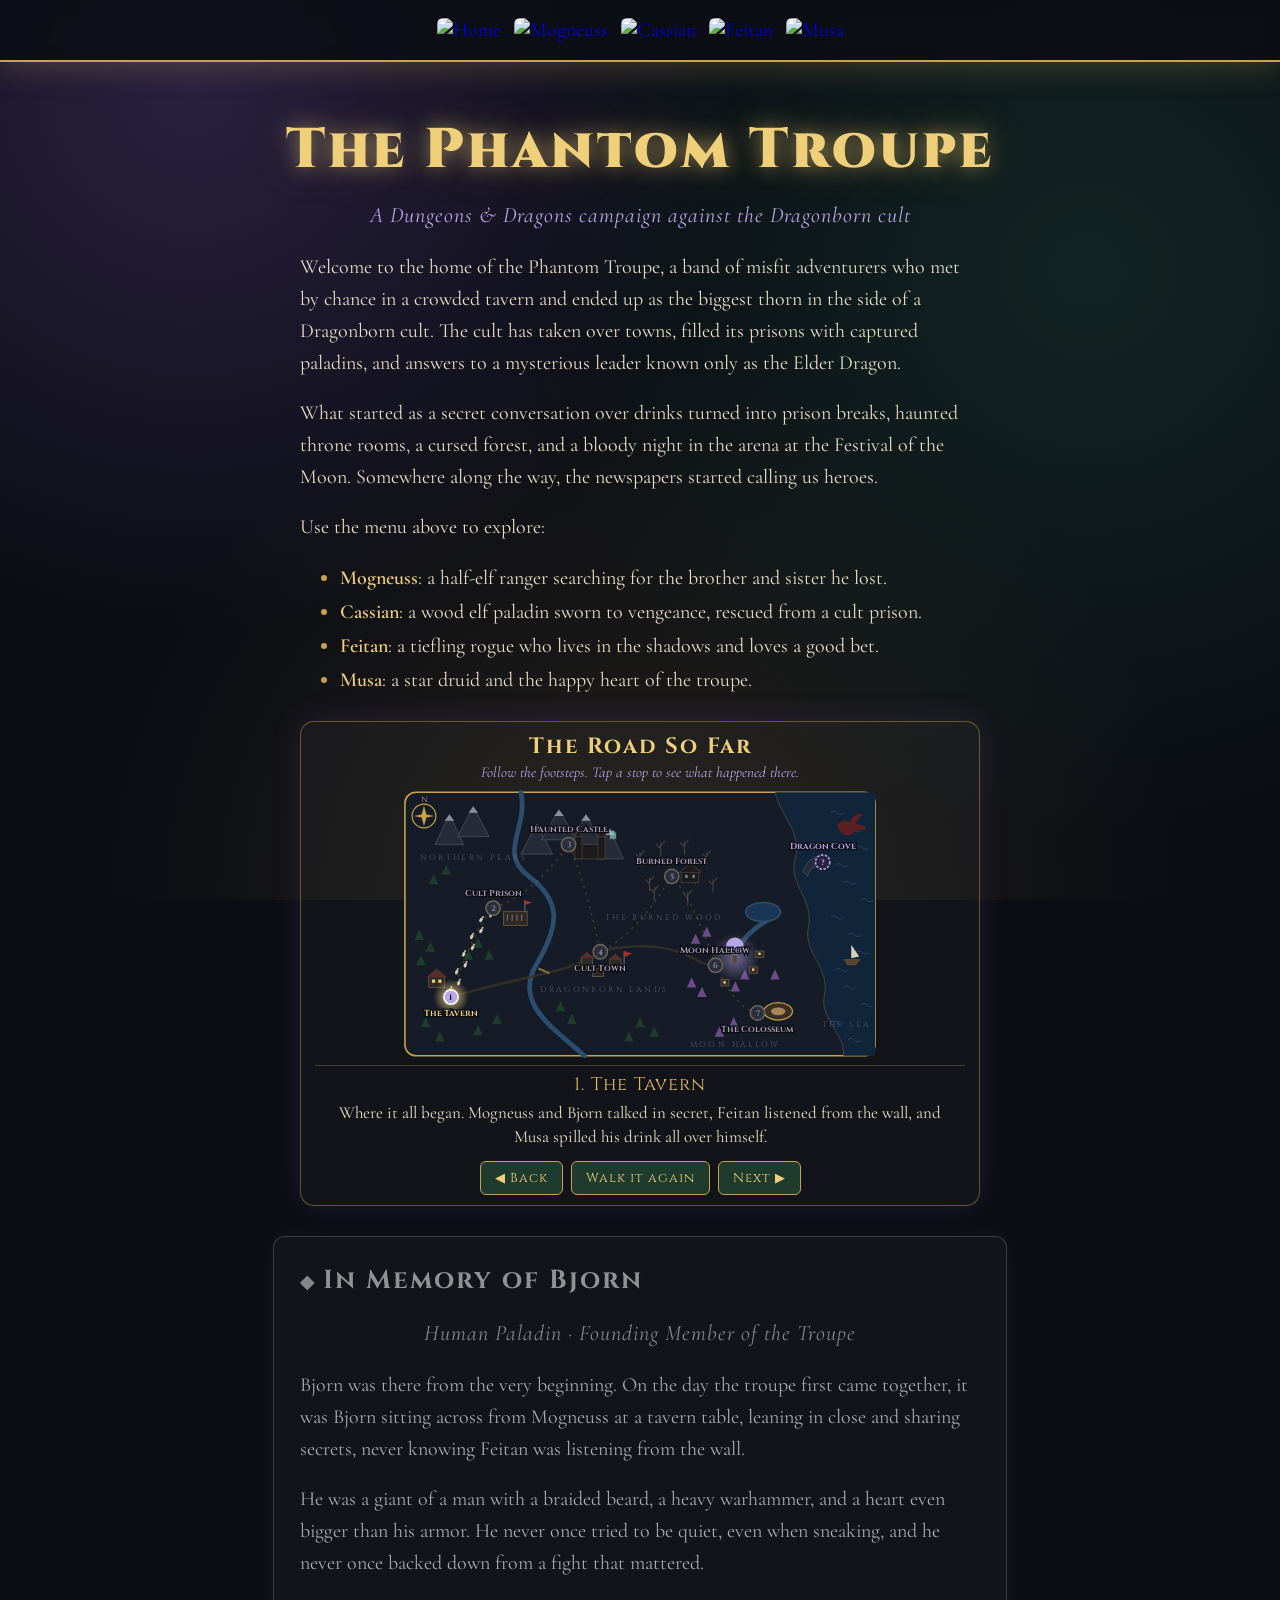
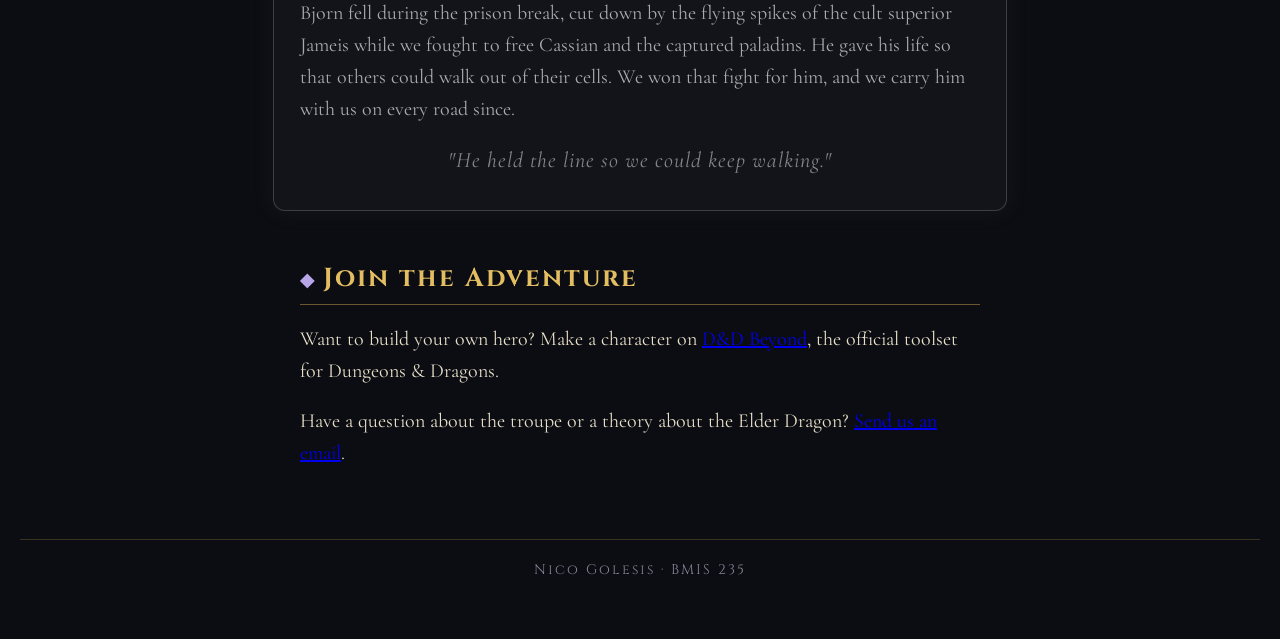
==== commit 2902044d: "Update index.html" ====
--- a/index.html
+++ b/index.html
@@ -17,11 +17,11 @@
 
 <!-- ===== MENU: the same image links on every page ===== -->
 <nav>
-    <a href="index.html"><img src="img/home.png" alt="Home"></a>
-    <a href="page1.html"><img src="img/page1.png" alt="Mogneuss"></a>
-    <a href="page2.html"><img src="img/page2.png" alt="Cassian"></a>
-    <a href="page3.html"><img src="img/page3.png" alt="Feitan"></a>
-    <a href="page4.html"><img src="img/page4.png" alt="Musa"></a>
+    <a href="index.html" class="current"><img src="img/menu-home.png" alt="Home"></a>
+    <a href="mogneuss.html"><img src="img/menu-mogneuss.png" alt="Mogneuss"></a>
+    <a href="cassian.html"><img src="img/menu-cassian.png" alt="Cassian"></a>
+    <a href="feitan.html"><img src="img/menu-feitan.png" alt="Feitan"></a>
+    <a href="musa.html"><img src="img/menu-musa.png" alt="Musa"></a>
 </nav>
 
 <h1>The Phantom Troupe</h1>
@@ -37,8 +37,6 @@
     <li><strong>Cassian</strong>: a wood elf paladin sworn to vengeance, rescued from a cult prison.</li>
     <li><strong>Feitan</strong>: a tiefling rogue who lives in the shadows and loves a good bet.</li>
     <li><strong>Musa</strong>: a star druid and the happy heart of the troupe.</li>
-  <!-- ===== TRIBUTE: in memory of Bjorn ===== -->
-
 </ul>
 
 <!-- ===== SHOWCASE: the interactive journey map from Part 7 ===== -->
@@ -382,6 +380,8 @@
 })();
 </script>
 </div>
+
+<!-- ===== TRIBUTE: in memory of Bjorn ===== -->
 <div class="card memoriam">
     <h2>In Memory of Bjorn</h2>
     <p class="subtitle">Human Paladin &middot; Founding Member of the Troupe</p>
@@ -390,6 +390,14 @@
     <p>Bjorn fell during the prison break, cut down by the flying spikes of the cult superior Jameis while we fought to free Cassian and the captured paladins. He gave his life so that others could walk out of their cells. We won that fight for him, and we carry him with us on every road since.</p>
     <p class="subtitle">"He held the line so we could keep walking."</p>
 </div>
+
+<!-- ===== LINKS: one outside link and one email link ===== -->
+<div class="links">
+    <h2>Join the Adventure</h2>
+    <p>Want to build your own hero? Make a character on <a href="https://www.dndbeyond.com/" target="_blank">D&amp;D Beyond</a>, the official toolset for Dungeons &amp; Dragons.</p>
+    <p>Have a question about the troupe or a theory about the Elder Dragon? <a href="mailto:YOUR-EMAIL@zagmail.gonzaga.edu">Send us an email</a>.</p>
+</div>
+
 <!-- Footer -->
 <footer>Nico Golesis &middot; BMIS 235</footer>
 
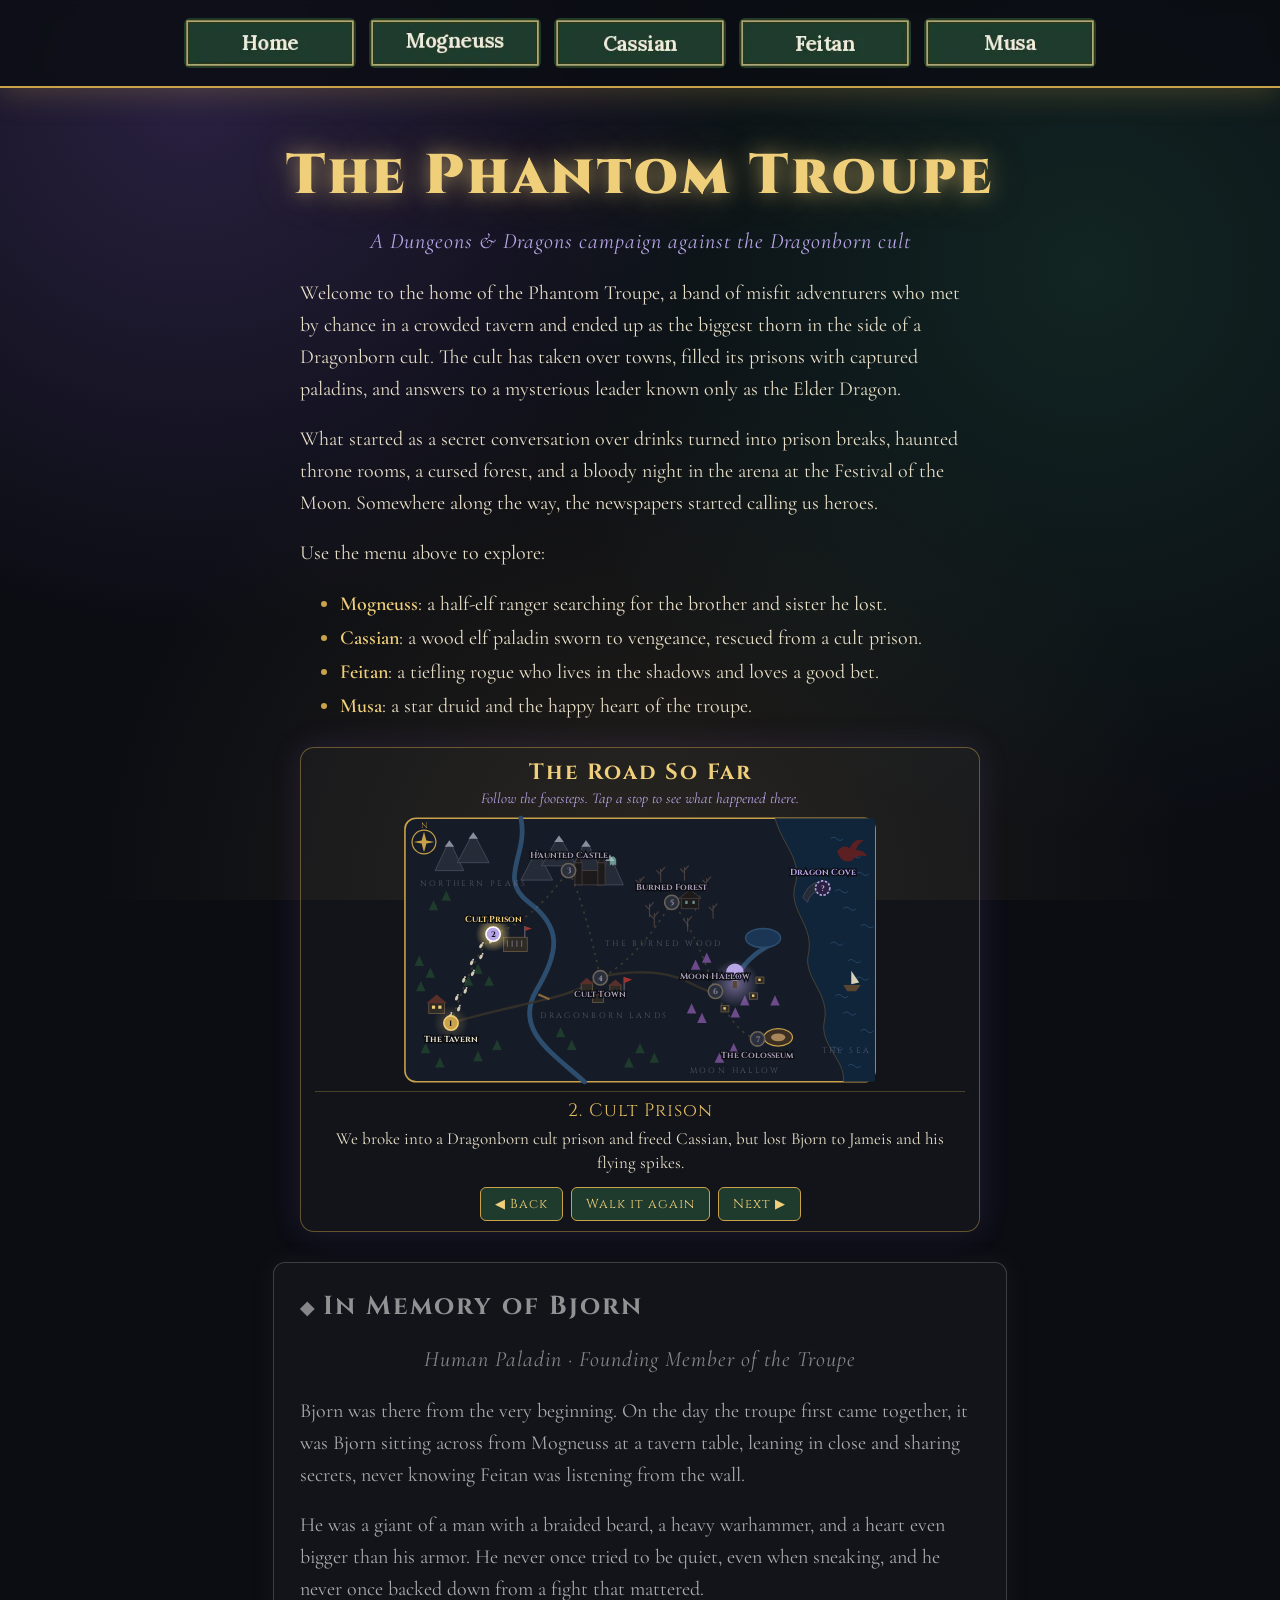
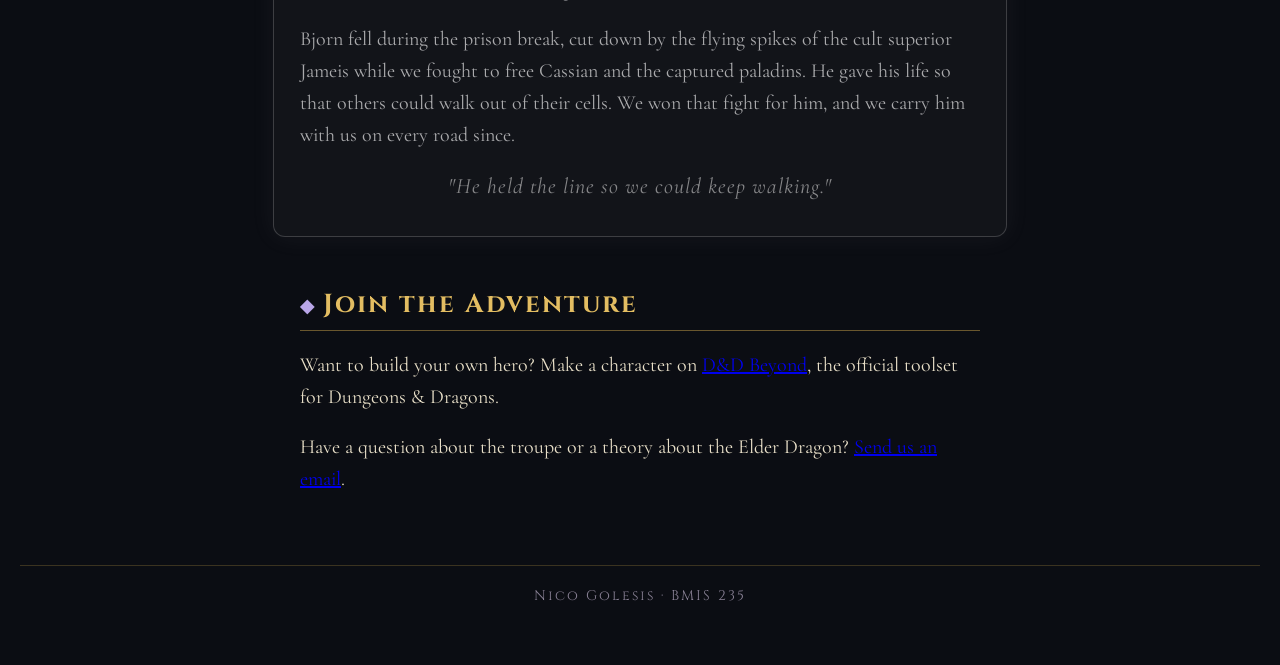
==== commit 8e92b41f: "Update menu images and links in index.html" ====
--- a/index.html
+++ b/index.html
@@ -17,11 +17,11 @@
 
 <!-- ===== MENU: the same image links on every page ===== -->
 <nav>
-    <a href="index.html" class="current"><img src="img/menu-home.png" alt="Home"></a>
-    <a href="mogneuss.html"><img src="img/menu-mogneuss.png" alt="Mogneuss"></a>
-    <a href="cassian.html"><img src="img/menu-cassian.png" alt="Cassian"></a>
-    <a href="feitan.html"><img src="img/menu-feitan.png" alt="Feitan"></a>
-    <a href="musa.html"><img src="img/menu-musa.png" alt="Musa"></a>
+    <a href="index.html" class="current"><img src="img/home.png" alt="Home"></a>
+    <a href="mogneuss.html"><img src="img/page1.png" alt="Mogneuss"></a>
+    <a href="cassian.html"><img src="img/page2.png" alt="Cassian"></a>
+    <a href="feitan.html"><img src="img/page3.png" alt="Feitan"></a>
+    <a href="musa.html"><img src="img/page4.png" alt="Musa"></a>
 </nav>
 
 <h1>The Phantom Troupe</h1>
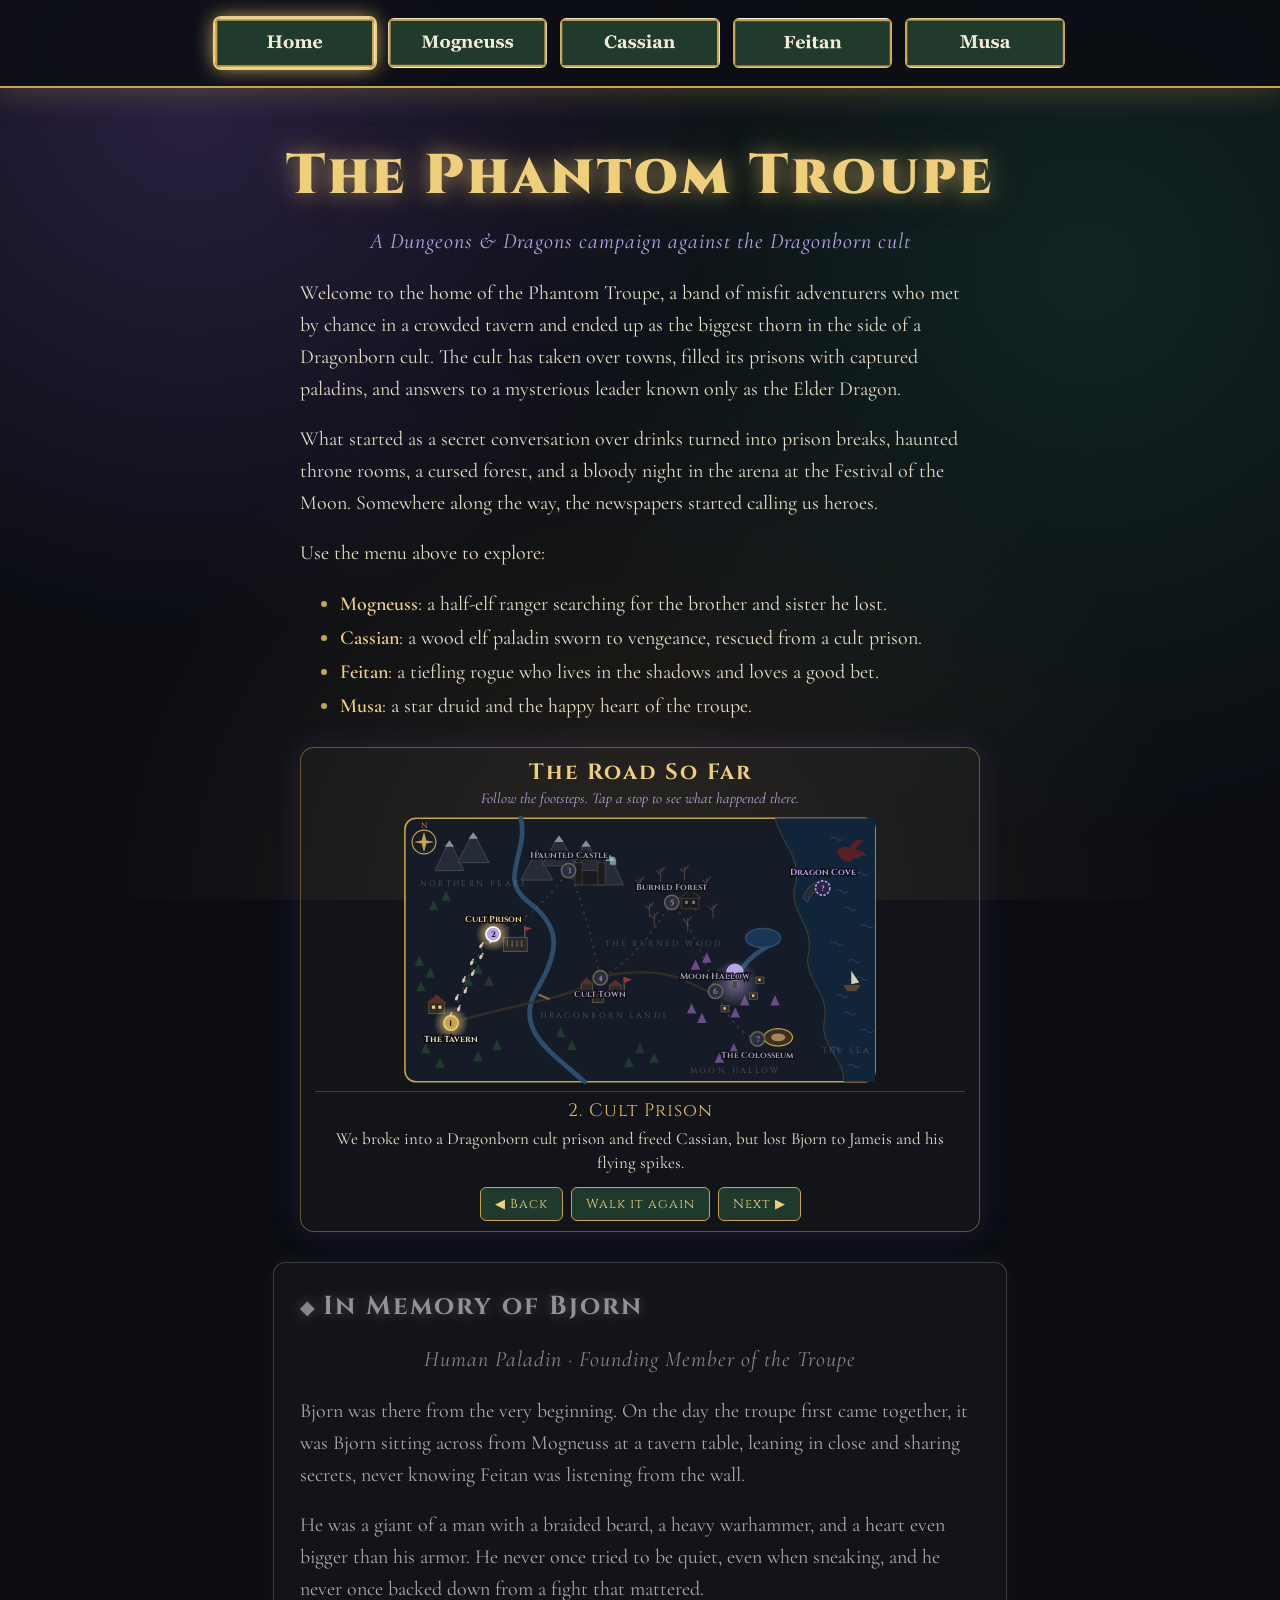
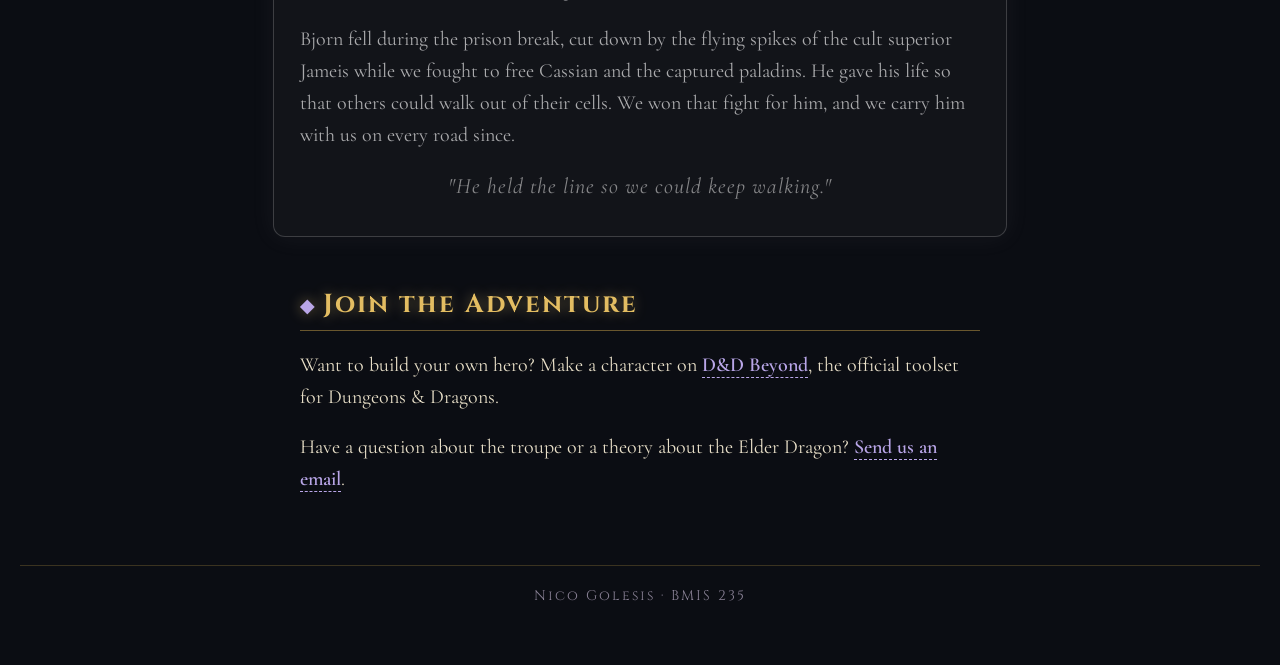
==== commit 85ddc9dd: "Update menu images in index.html" ====
--- a/index.html
+++ b/index.html
@@ -17,11 +17,11 @@
 
 <!-- ===== MENU: the same image links on every page ===== -->
 <nav>
-    <a href="index.html" class="current"><img src="img/home.png" alt="Home"></a>
-    <a href="mogneuss.html"><img src="img/page1.png" alt="Mogneuss"></a>
-    <a href="cassian.html"><img src="img/page2.png" alt="Cassian"></a>
-    <a href="feitan.html"><img src="img/page3.png" alt="Feitan"></a>
-    <a href="musa.html"><img src="img/page4.png" alt="Musa"></a>
+    <a href="index.html" class="current"><img src="img/Menu-home.png" alt="Home"></a>
+    <a href="mogneuss.html"><img src="img/Menu-mogneuss.png" alt="Mogneuss"></a>
+    <a href="cassian.html"><img src="img/Menu-cassian.png" alt="Cassian"></a>
+    <a href="feitan.html"><img src="img/Menu-feitan.png" alt="Feitan"></a>
+    <a href="musa.html"><img src="img/Menu-musa.png" alt="Musa"></a>
 </nav>
 
 <h1>The Phantom Troupe</h1>
@@ -331,7 +331,7 @@
     var s = stops[idx];
     stops.forEach(function (t, j) {
       t.node.classList.toggle("pt-active", j === idx);
-      if (revealAll && j <= idx && !t.next) { t.node.classList.add("pt-visited"); }
+      if (revealAll) { t.node.classList.toggle("pt-visited", j <= idx && !t.next); }
     });
     if (revealAll) {
       setProgress(s.next ? total + 10 : s.at + 6);
@@ -372,9 +372,11 @@
     timer = requestAnimationFrame(frame);
   }
 
-  root.querySelector(".pt-replay").addEventListener("click", walk);
-  root.querySelector(".pt-next").addEventListener("click", function () { stopWalk(); show(Math.min(current + 1, stops.length - 1), true); });
-  root.querySelector(".pt-prev").addEventListener("click", function () { stopWalk(); show(Math.max(current - 1, 0), true); });
+  root.querySelector("button.pt-replay").addEventListener("click", walk);
+  // the buttons (looked up as "button" so the Dragon Cove stop, which also has the pt-next class, is not grabbed by mistake)
+  // Next and Back loop around: Next on the last stop goes back to the first
+  root.querySelector("button.pt-next").addEventListener("click", function () { stopWalk(); show((current + 1) % stops.length, true); });
+  root.querySelector("button.pt-prev").addEventListener("click", function () { stopWalk(); show((current - 1 + stops.length) % stops.length, true); });
 
   walk();
 })();
@@ -395,7 +397,7 @@
 <div class="links">
     <h2>Join the Adventure</h2>
     <p>Want to build your own hero? Make a character on <a href="https://www.dndbeyond.com/" target="_blank">D&amp;D Beyond</a>, the official toolset for Dungeons &amp; Dragons.</p>
-    <p>Have a question about the troupe or a theory about the Elder Dragon? <a href="mailto:YOUR-EMAIL@zagmail.gonzaga.edu">Send us an email</a>.</p>
+    <p>Have a question about the troupe or a theory about the Elder Dragon? <a href="mailto:ngolesis@zagmail.gonzaga.edu">Send us an email</a>.</p>
 </div>
 
 <!-- Footer -->
--- a/styles.css
+++ b/styles.css
@@ -259,3 +259,43 @@
     h1 { font-size: 38px; }
     nav img { height: 40px; }
 }
+
+/* ===== NEW STYLE 1: the current page's menu button glows gold ===== */
+nav a.current img {
+    box-shadow: 0 0 0 2px #f0cf7a, 0 0 20px rgba(240, 207, 122, 0.85);
+}
+
+/* ===== NEW STYLE 2: a big signature quote for each character ===== */
+.quote {
+    max-width: 600px;
+    margin: 30px auto;
+    padding: 16px 24px;
+    text-align: center;
+    font-style: italic;
+    font-size: 26px;
+    line-height: 1.4;
+    color: #f0cf7a;
+    border-left: 3px solid #b9a6e8;
+    border-right: 3px solid #b9a6e8;
+    background-color: rgba(185, 166, 232, 0.08);
+    border-radius: 8px;
+}
+
+/* ===== NEW STYLE 3: links glow lavender and turn gold on hover ===== */
+.links a {
+    color: #b9a6e8;
+    font-weight: 600;
+    text-decoration: none;
+    border-bottom: 1px dashed #b9a6e8;
+    transition: color 0.2s, border-color 0.2s;
+}
+
+.links a:hover {
+    color: #f0cf7a;
+    border-bottom-color: #f0cf7a;
+}
+
+/* ===== NEW STYLE 4: section headings glow softly gold ===== */
+h2 {
+    text-shadow: 0 0 14px rgba(240, 207, 122, 0.45);
+}
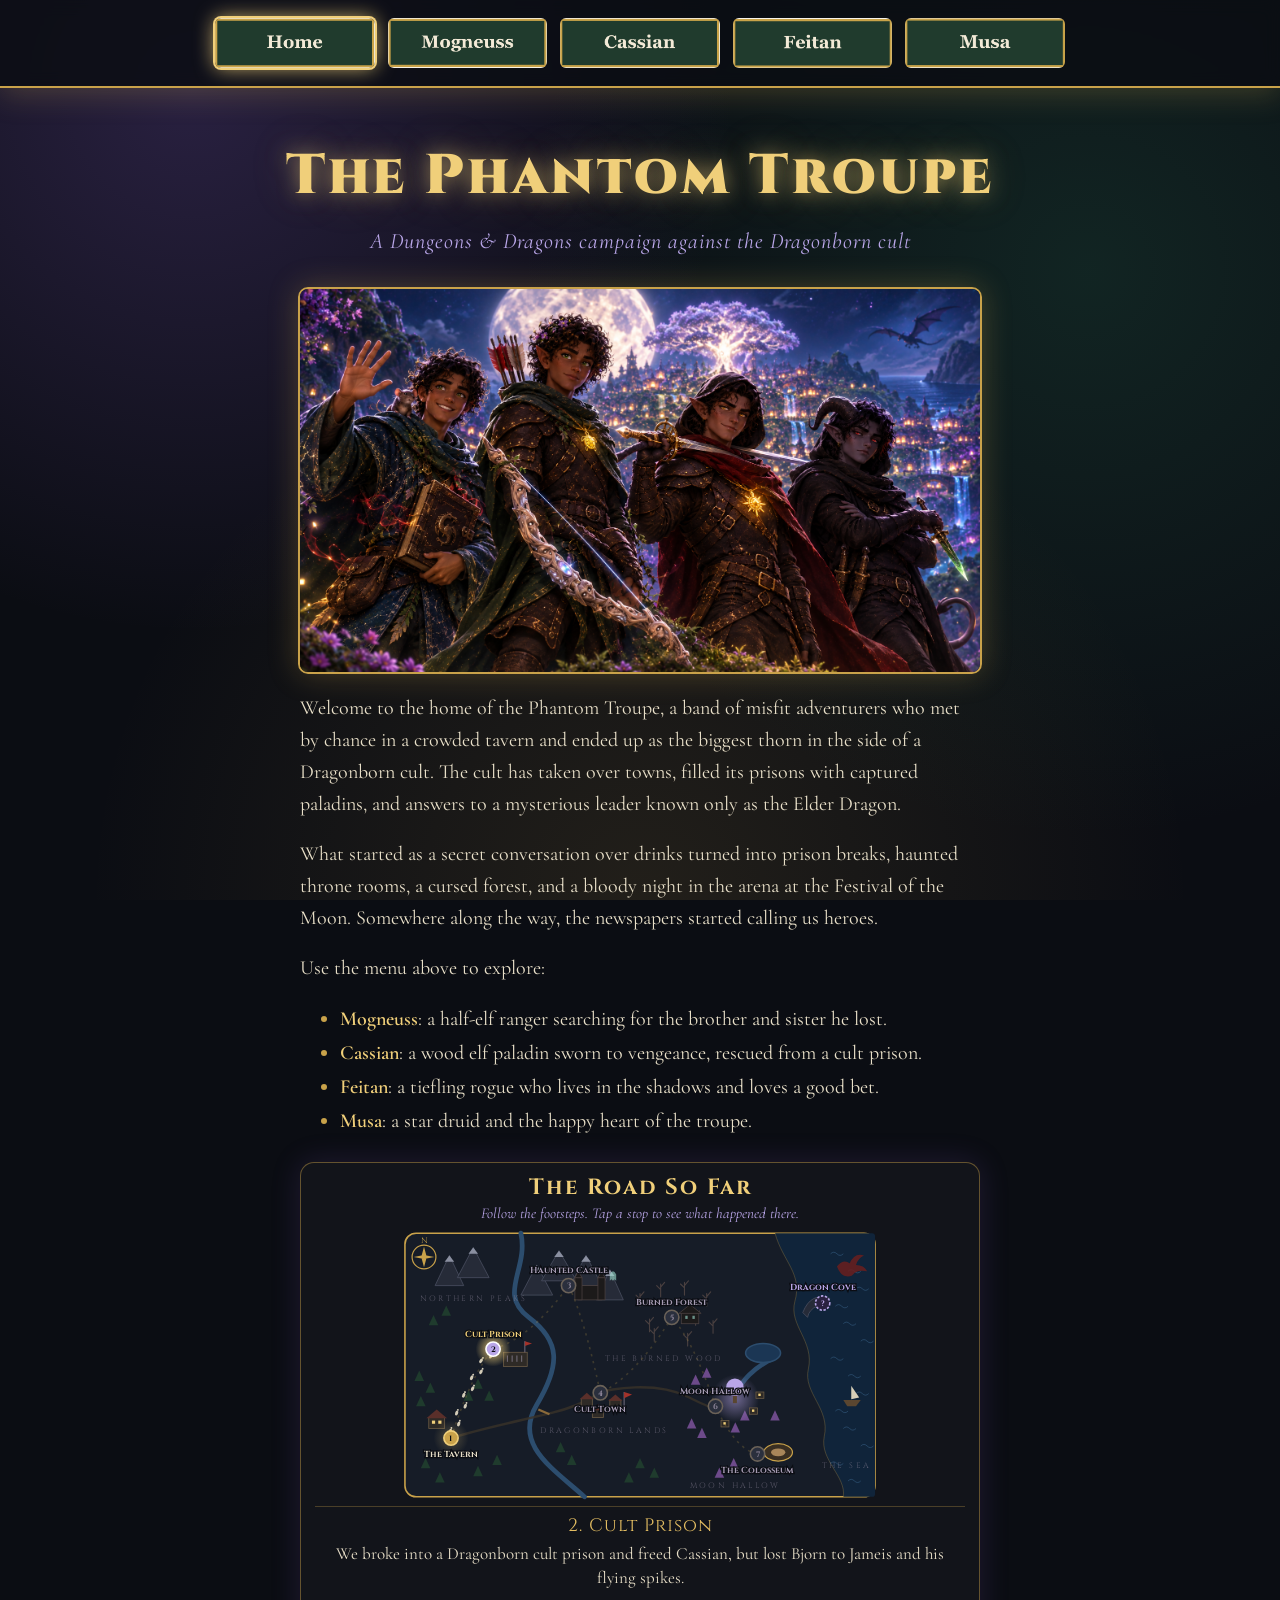
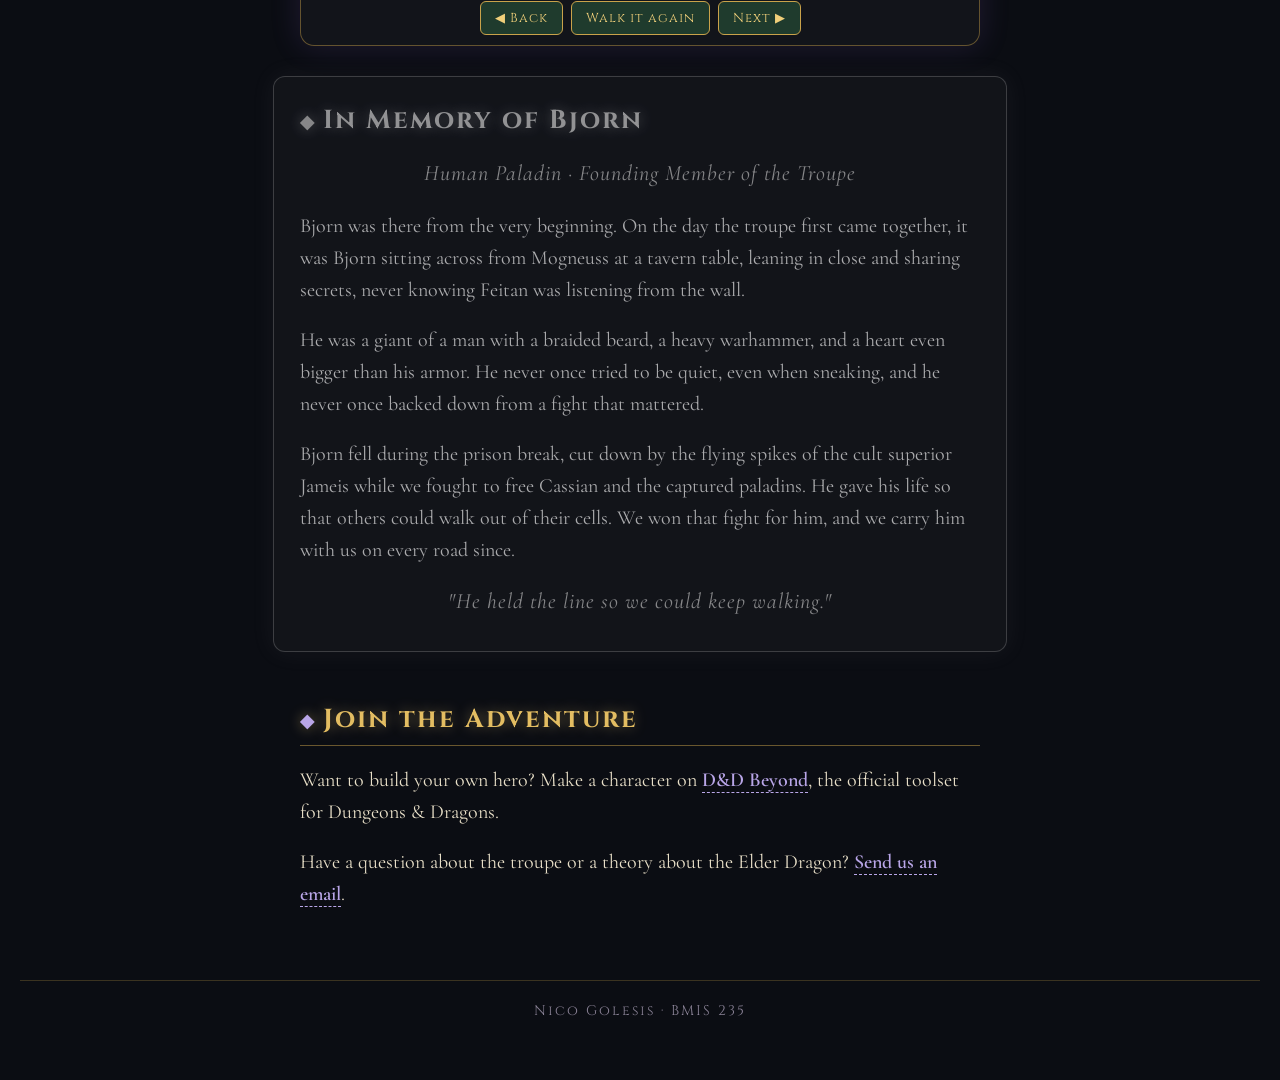
==== commit 05b7dafd: "Add image for The Phantom Troupe campaign Added an image to enhance the campaign description." ====
--- a/index.html
+++ b/index.html
@@ -26,6 +26,7 @@
 
 <h1>The Phantom Troupe</h1>
 <p class="subtitle">A Dungeons &amp; Dragons campaign against the Dragonborn cult</p>
+  <img class="photo" src="img/troupe.png" alt="The Phantom Troupe gathered around a campfire">
 
 <p>Welcome to the home of the Phantom Troupe, a band of misfit adventurers who met by chance in a crowded tavern and ended up as the biggest thorn in the side of a Dragonborn cult. The cult has taken over towns, filled its prisons with captured paladins, and answers to a mysterious leader known only as the Elder Dragon.</p>
 
--- a/styles.css
+++ b/styles.css
@@ -299,3 +299,13 @@
 h2 {
     text-shadow: 0 0 14px rgba(240, 207, 122, 0.45);
 }
+
+/* ===== NEW STYLE 5: character photos zoom and glow on hover ===== */
+.photo {
+    transition: transform 0.3s, box-shadow 0.3s;
+}
+
+.photo:hover {
+    transform: scale(1.03);
+    box-shadow: 0 0 40px rgba(185, 166, 232, 0.6);
+}
